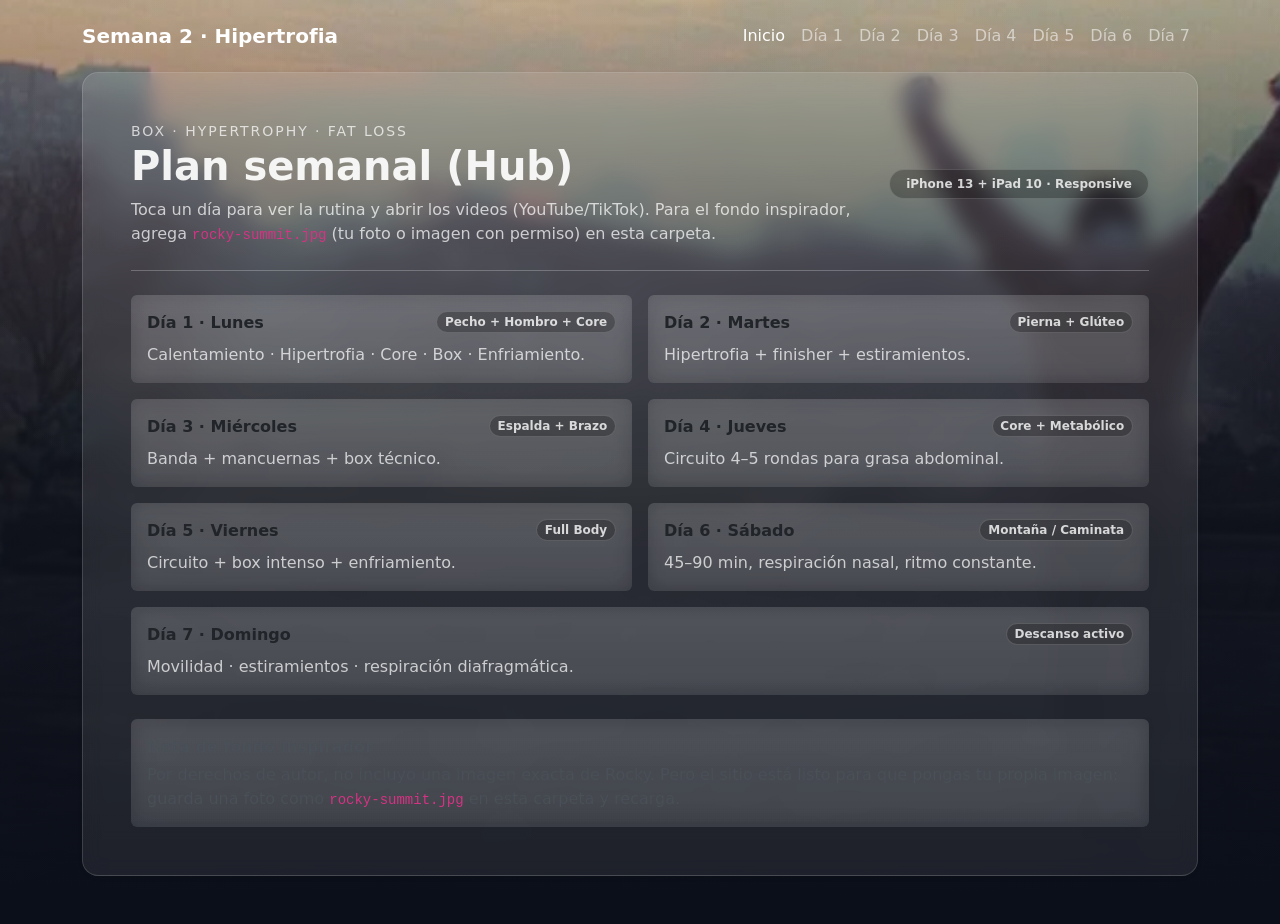
==== index.html @ b807ff6b "update folders" ====
<!doctype html>
<html lang="es">
<head>
  <meta charset="utf-8">
  <meta name="viewport" content="width=device-width, initial-scale=1">
  <title>Semana 2 – Hipertrofia (Inicio)</title>
  <meta name="theme-color" content="#0b0f19">
  
<link href="https://cdn.jsdelivr.net/npm/bootstrap@5.3.3/dist/css/bootstrap.min.css" rel="stylesheet" integrity="sha384-QWTKZyjpPEjISv5WaRU9OFeRpok6YctnYmDr5pNlyT2bRjXh0JMhjY6hW+ALEwIH" crossorigin="anonymous">
<link rel="stylesheet" href="styles.css">

</head>
<body>
  <div class="app-bg" aria-hidden="true"></div>
  <div class="app-grain" aria-hidden="true"></div>

  <nav class="navbar navbar-expand-lg navbar-dark bg-transparent">
    <div class="container py-2">
      <span class="navbar-brand fw-semibold">Semana 2 · Hipertrofia</span>
      <button class="navbar-toggler" type="button" data-bs-toggle="collapse" data-bs-target="#nav" aria-controls="nav" aria-expanded="false" aria-label="Toggle navigation">
        <span class="navbar-toggler-icon"></span>
      </button>
      <div class="collapse navbar-collapse" id="nav">
        <ul class="navbar-nav ms-auto">
          <li class="nav-item"><a class="nav-link active" href="index.html">Inicio</a></li>
          <li class="nav-item"><a class="nav-link" href="dia1.html">Día 1</a></li>
          <li class="nav-item"><a class="nav-link" href="dia2.html">Día 2</a></li>
          <li class="nav-item"><a class="nav-link" href="dia3.html">Día 3</a></li>
          <li class="nav-item"><a class="nav-link" href="dia4.html">Día 4</a></li>
          <li class="nav-item"><a class="nav-link" href="dia5.html">Día 5</a></li>
          <li class="nav-item"><a class="nav-link" href="dia6.html">Día 6</a></li>
          <li class="nav-item"><a class="nav-link" href="dia7.html">Día 7</a></li>
        </ul>
      </div>
    </div>
  </nav>

  <main class="container pb-5">
    <div class="p-4 p-md-5 rounded-4 glass shadow-sm">
      <div class="d-flex flex-column flex-md-row align-items-start align-items-md-center justify-content-between gap-3">
        <div>
          <div class="text-uppercase text-muted-2 small" style="letter-spacing:.14em;">box · hypertrophy · fat loss</div>
          <h1 class="display-6 fw-bold mb-2">Plan semanal (Hub)</h1>
          <p class="text-muted-2 mb-0">
            Toca un día para ver la rutina y abrir los videos (YouTube/TikTok). 
            Para el fondo inspirador, agrega <code>rocky-summit.jpg</code> (tu foto o imagen con permiso) en esta carpeta.
          </p>
        </div>
        <span class="badge badge-soft rounded-pill px-3 py-2">iPhone 13 + iPad 10 · Responsive</span>
      </div>

      <hr class="border-light opacity-25 my-4">

      <div class="row g-3">
        <div class="col-12 col-md-6">
          <a href="dia1.html" class="text-decoration-none">
            <div class="card glass hover-lift border-0 h-100">
              <div class="card-body">
                <div class="d-flex justify-content-between align-items-start gap-2">
                  <div class="fw-bold">Día 1 · Lunes</div>
                  <span class="badge badge-soft rounded-pill">Pecho + Hombro + Core</span>
                </div>
                <p class="text-muted-2 mt-2 mb-0">Calentamiento · Hipertrofia · Core · Box · Enfriamiento.</p>
              </div>
            </div>
          </a>
        </div>
        <div class="col-12 col-md-6">
          <a href="dia2.html" class="text-decoration-none">
            <div class="card glass hover-lift border-0 h-100">
              <div class="card-body">
                <div class="d-flex justify-content-between align-items-start gap-2">
                  <div class="fw-bold">Día 2 · Martes</div>
                  <span class="badge badge-soft rounded-pill">Pierna + Glúteo</span>
                </div>
                <p class="text-muted-2 mt-2 mb-0">Hipertrofia + finisher + estiramientos.</p>
              </div>
            </div>
          </a>
        </div>
        <div class="col-12 col-md-6">
          <a href="dia3.html" class="text-decoration-none">
            <div class="card glass hover-lift border-0 h-100">
              <div class="card-body">
                <div class="d-flex justify-content-between align-items-start gap-2">
                  <div class="fw-bold">Día 3 · Miércoles</div>
                  <span class="badge badge-soft rounded-pill">Espalda + Brazo</span>
                </div>
                <p class="text-muted-2 mt-2 mb-0">Banda + mancuernas + box técnico.</p>
              </div>
            </div>
          </a>
        </div>
        <div class="col-12 col-md-6">
          <a href="dia4.html" class="text-decoration-none">
            <div class="card glass hover-lift border-0 h-100">
              <div class="card-body">
                <div class="d-flex justify-content-between align-items-start gap-2">
                  <div class="fw-bold">Día 4 · Jueves</div>
                  <span class="badge badge-soft rounded-pill">Core + Metabólico</span>
                </div>
                <p class="text-muted-2 mt-2 mb-0">Circuito 4–5 rondas para grasa abdominal.</p>
              </div>
            </div>
          </a>
        </div>
        <div class="col-12 col-md-6">
          <a href="dia5.html" class="text-decoration-none">
            <div class="card glass hover-lift border-0 h-100">
              <div class="card-body">
                <div class="d-flex justify-content-between align-items-start gap-2">
                  <div class="fw-bold">Día 5 · Viernes</div>
                  <span class="badge badge-soft rounded-pill">Full Body</span>
                </div>
                <p class="text-muted-2 mt-2 mb-0">Circuito + box intenso + enfriamiento.</p>
              </div>
            </div>
          </a>
        </div>
        <div class="col-12 col-md-6">
          <a href="dia6.html" class="text-decoration-none">
            <div class="card glass hover-lift border-0 h-100">
              <div class="card-body">
                <div class="d-flex justify-content-between align-items-start gap-2">
                  <div class="fw-bold">Día 6 · Sábado</div>
                  <span class="badge badge-soft rounded-pill">Montaña / Caminata</span>
                </div>
                <p class="text-muted-2 mt-2 mb-0">45–90 min, respiración nasal, ritmo constante.</p>
              </div>
            </div>
          </a>
        </div>
        <div class="col-12">
          <a href="dia7.html" class="text-decoration-none">
            <div class="card glass hover-lift border-0">
              <div class="card-body">
                <div class="d-flex justify-content-between align-items-start gap-2">
                  <div class="fw-bold">Día 7 · Domingo</div>
                  <span class="badge badge-soft rounded-pill">Descanso activo</span>
                </div>
                <p class="text-muted-2 mt-2 mb-0">Movilidad · estiramientos · respiración diafragmática.</p>
              </div>
            </div>
          </a>
        </div>
      </div>

      <div class="mt-4">
        <div class="alert alert-dark glass border-0 mb-0" role="alert">
          <div class="fw-semibold mb-1">Nota de fondo inspirador</div>
          Por derechos de autor, no incluyo una imagen exacta de Rocky. Pero el sitio está listo para que pongas tu propia imagen:
          guarda una foto como <code>rocky-summit.jpg</code> en esta carpeta y recarga.
        </div>
      </div>
    </div>
  </main>

  
<script src="https://cdn.jsdelivr.net/npm/bootstrap@5.3.3/dist/js/bootstrap.bundle.min.js" integrity="sha384-YvpcrYf0tY3lHB60NNkmXc5s9fDVZLESaAA55NDzOxhy9GkcIdslK1eN7N6jIeHz" crossorigin="anonymous"></script>

</body>
</html>
---- styles.css ----
:root{
  --bg:#0b0f19;
  --text: rgba(255,255,255,.92);
  --muted: rgba(255,255,255,.72);
  --card: rgba(255,255,255,.08);
  --card2: rgba(255,255,255,.12);
  --border: rgba(255,255,255,.14);
}
html,body{height:100%;}
body{
  background: var(--bg);
  color: var(--text);
  font-family: system-ui, -apple-system, "Segoe UI", Roboto, Helvetica, Arial, "Apple Color Emoji","Segoe UI Emoji";
  min-height:100svh;
}
.app-bg{
  position:fixed; inset:0;
  background:
    linear-gradient(180deg, rgba(11,15,25,.25) 0%, rgba(11,15,25,.90) 60%, rgba(11,15,25,1) 100%),
    radial-gradient(1200px 800px at 30% 20%, rgba(255,255,255,.14), transparent 60%),
    url("rocky-summit.jpg");
  background-size: cover;
  background-position: center;
  z-index:-2;
}
.app-grain{
  position:fixed; inset:0;
  background-image:
    radial-gradient(circle at 20% 10%, rgba(255,255,255,.06), transparent 35%),
    radial-gradient(circle at 80% 15%, rgba(255,255,255,.05), transparent 30%),
    radial-gradient(circle at 50% 0%, rgba(255,255,255,.04), transparent 40%);
  mix-blend-mode: overlay;
  opacity:.55;
  z-index:-1;
  pointer-events:none;
}
.glass{
  background: linear-gradient(180deg, var(--card2), var(--card));
  border: 1px solid var(--border);
  backdrop-filter: blur(10px);
}
.text-muted-2{ color: var(--muted) !important; }
.badge-soft{
  background: rgba(0,0,0,.25);
  border: 1px solid rgba(255,255,255,.16);
  color: rgba(255,255,255,.80);
}
a.clean-link{ color: rgba(255,255,255,.92); text-decoration: underline; text-underline-offset: 3px; }
.card.hover-lift{ transition: transform .12s ease, border-color .12s ease; }
.card.hover-lift:hover{ transform: translateY(-2px); border-color: rgba(255,255,255,.28); }
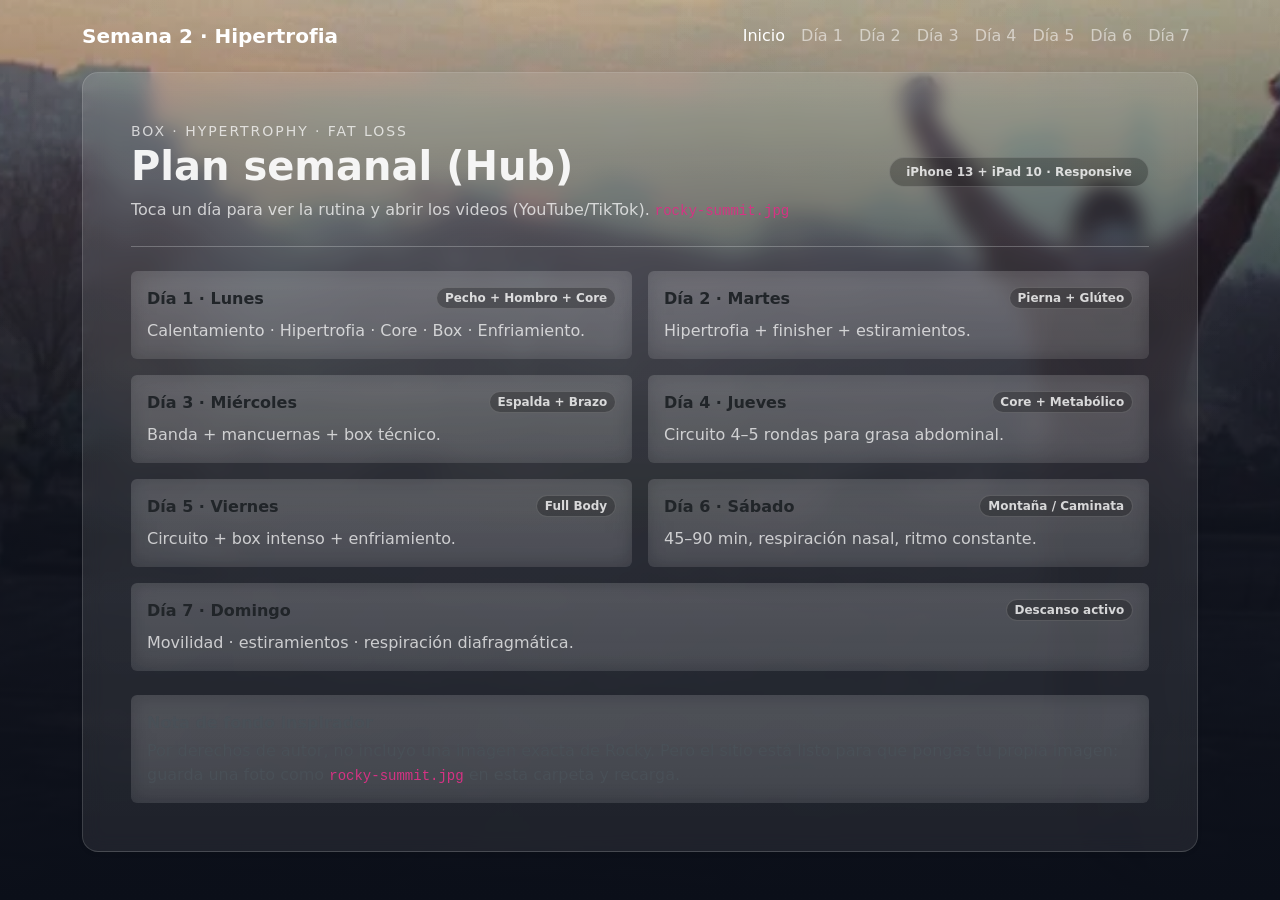
==== commit e317b4c0: "removed text" ====
--- a/index.html
+++ b/index.html
@@ -43,7 +43,7 @@
           <h1 class="display-6 fw-bold mb-2">Plan semanal (Hub)</h1>
           <p class="text-muted-2 mb-0">
             Toca un día para ver la rutina y abrir los videos (YouTube/TikTok). 
-            Para el fondo inspirador, agrega <code>rocky-summit.jpg</code> (tu foto o imagen con permiso) en esta carpeta.
+           <code>rocky-summit.jpg</code>
           </p>
         </div>
         <span class="badge badge-soft rounded-pill px-3 py-2">iPhone 13 + iPad 10 · Responsive</span>
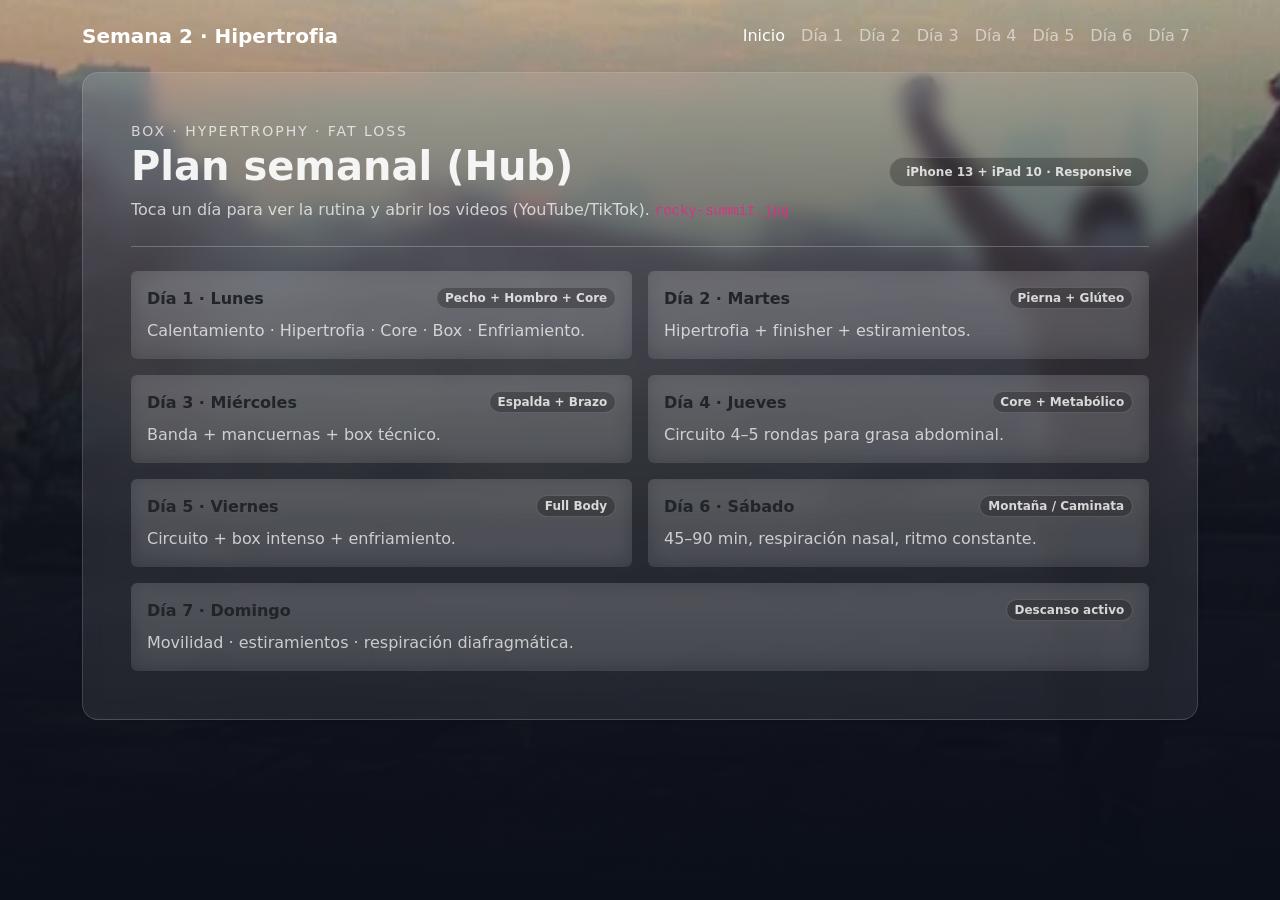
==== commit 59006243: "removed paragraph" ====
--- a/index.html
+++ b/index.html
@@ -144,14 +144,6 @@
           </a>
         </div>
       </div>
-
-      <div class="mt-4">
-        <div class="alert alert-dark glass border-0 mb-0" role="alert">
-          <div class="fw-semibold mb-1">Nota de fondo inspirador</div>
-          Por derechos de autor, no incluyo una imagen exacta de Rocky. Pero el sitio está listo para que pongas tu propia imagen:
-          guarda una foto como <code>rocky-summit.jpg</code> en esta carpeta y recarga.
-        </div>
-      </div>
     </div>
   </main>
 
